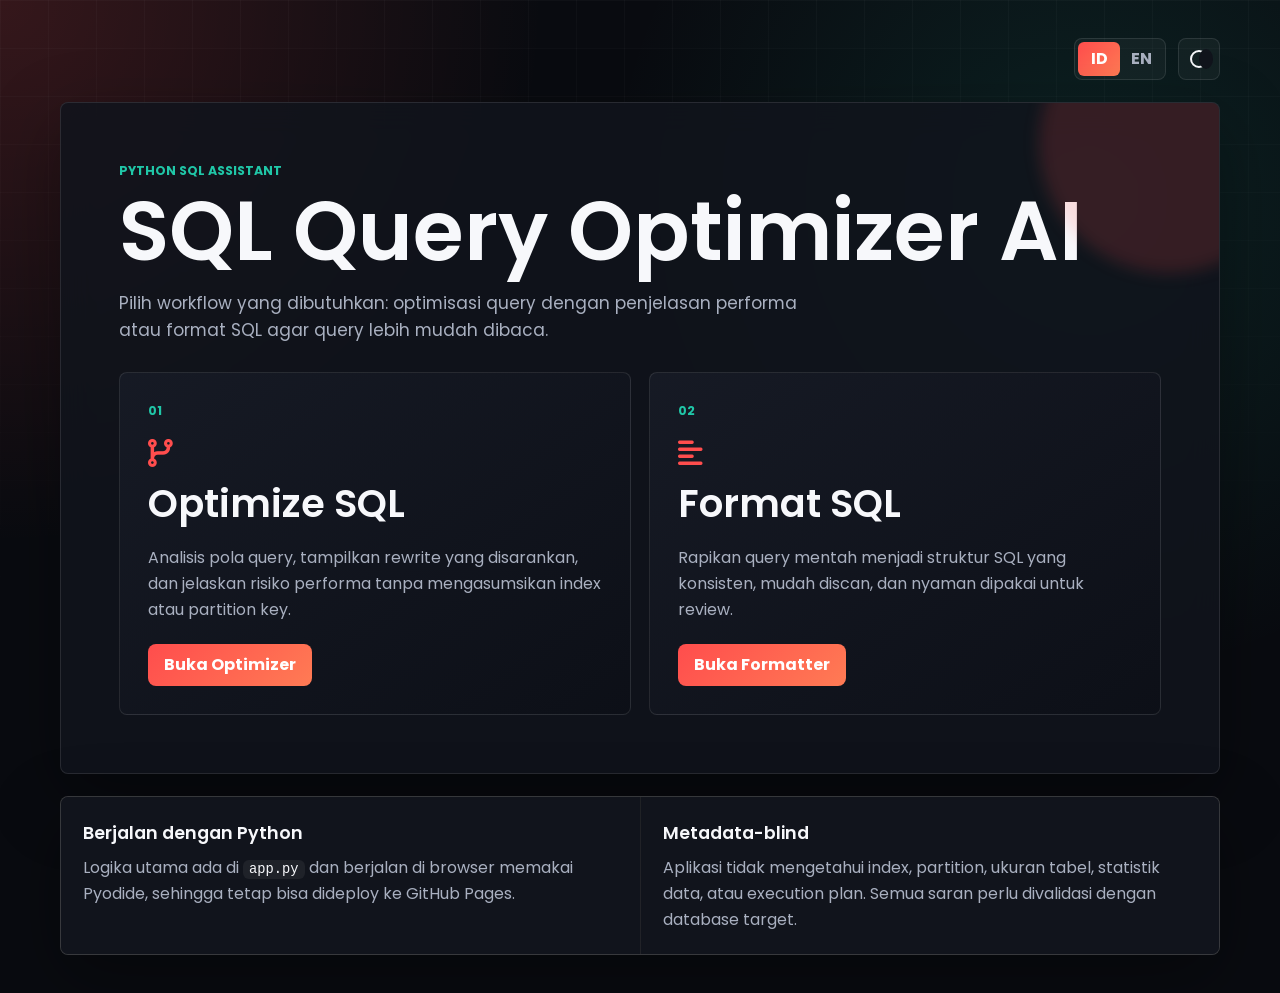
==== sql-query-optimization/index.html @ 8043a747 "add sql-query-optimization project" ====
<!doctype html>
<html lang="id">
  <head>
    <meta charset="UTF-8" />
    <meta name="viewport" content="width=device-width, initial-scale=1.0" />
    <title>SQL Query Optimizer AI</title>
    <link rel="stylesheet" href="https://cdnjs.cloudflare.com/ajax/libs/font-awesome/6.5.0/css/all.min.css" />
    <link href="https://fonts.googleapis.com/css2?family=Poppins:wght@300;400;600;700&display=swap" rel="stylesheet" />
    <link rel="stylesheet" href="assets/css/styles.css" />
  </head>
  <body class="dark">
    <main class="landing-shell">
      <div class="landing-toolbar">
        <div class="language-switch" aria-label="Language selector">
          <button class="language-button" type="button" data-language="id">ID</button>
          <button class="language-button" type="button" data-language="en">EN</button>
        </div>
        <button class="icon-button theme-toggle" type="button" data-theme-toggle aria-label="Ganti tema" title="Ganti tema">
          <span class="theme-icon" aria-hidden="true"></span>
        </button>
      </div>

      <section class="hero-panel">
        <p class="eyebrow" data-i18n="landing.eyebrow">Python SQL assistant</p>
        <h1>SQL Query Optimizer AI</h1>
        <p class="hero-copy" data-i18n="landing.copy">
          Pilih workflow yang dibutuhkan: optimisasi query dengan penjelasan performa atau format SQL agar query lebih mudah dibaca.
        </p>

        <div class="feature-grid" aria-label="Pilih fitur" data-i18n-aria="landing.featureAria">
          <a class="feature-card" href="pages/optimize.html">
            <span class="feature-index">01</span>
            <i class="fa-solid fa-code-branch" aria-hidden="true"></i>
            <h2 data-i18n="landing.optimizeTitle">Optimize SQL</h2>
            <p data-i18n="landing.optimizeCopy">
              Analisis pola query, tampilkan rewrite yang disarankan, dan jelaskan risiko performa tanpa mengasumsikan index atau partition key.
            </p>
            <span class="feature-link" data-i18n="landing.openOptimizer">Buka Optimizer</span>
          </a>

          <a class="feature-card" href="pages/format.html">
            <span class="feature-index">02</span>
            <i class="fa-solid fa-align-left" aria-hidden="true"></i>
            <h2 data-i18n="landing.formatTitle">Format SQL</h2>
            <p data-i18n="landing.formatCopy">
              Rapikan query mentah menjadi struktur SQL yang konsisten, mudah discan, dan nyaman dipakai untuk review.
            </p>
            <span class="feature-link" data-i18n="landing.openFormatter">Buka Formatter</span>
          </a>
        </div>
      </section>

      <section class="landing-notes" aria-label="Catatan aplikasi" data-i18n-aria="landing.notesAria">
        <article>
          <h2 data-i18n="landing.pythonTitle">Berjalan dengan Python</h2>
          <p data-i18n="landing.pythonCopy">Logika utama ada di <code>app.py</code> dan berjalan di browser memakai Pyodide, sehingga tetap bisa dideploy ke GitHub Pages.</p>
        </article>
        <article>
          <h2 data-i18n="landing.metadataTitle">Metadata-blind</h2>
          <p data-i18n="landing.metadataCopy">Aplikasi tidak mengetahui index, partition, ukuran tabel, statistik data, atau execution plan. Semua saran perlu divalidasi dengan database target.</p>
        </article>
      </section>
    </main>
    <script src="assets/js/i18n.js"></script>
    <script src="assets/js/theme.js"></script>
  </body>
</html>
---- sql-query-optimization/assets/css/styles.css ----
:root {
  color-scheme: dark;
  --bg: #090b10;
  --surface: #11141c;
  --surface-2: #171b25;
  --surface-soft: rgba(255, 255, 255, 0.04);
  --surface-glass: rgba(17, 20, 28, 0.86);
  --text: #f7f8fb;
  --muted: #a9b0c0;
  --border: rgba(255, 255, 255, 0.1);
  --primary: #ff4d4d;
  --primary-2: #ff7b54;
  --accent: #20c7a8;
  --warning: #ffbf69;
  --danger: #ff6b6b;
  --ok: #20c7a8;
  --code-bg: #070910;
  --code-text: #f7f8fb;
  --shadow: 0 24px 70px rgba(0, 0, 0, 0.35);
  --ring-track: rgba(255, 255, 255, 0.1);
  --ring-value: #ff4d4d;
}

body:not(.dark) {
  color-scheme: light;
  --bg: #f7f8fb;
  --surface: #ffffff;
  --surface-2: #f0f3f8;
  --surface-soft: rgba(9, 11, 16, 0.04);
  --surface-glass: rgba(255, 255, 255, 0.88);
  --text: #10131b;
  --muted: #626b7b;
  --border: rgba(16, 19, 27, 0.12);
  --code-bg: #10131b;
  --code-text: #f7f8fb;
  --shadow: 0 24px 70px rgba(38, 46, 60, 0.16);
  --ring-track: rgba(16, 19, 27, 0.12);
}

* {
  box-sizing: border-box;
  margin: 0;
  padding: 0;
}

html {
  min-height: 100%;
}

body {
  min-height: 100vh;
  overflow-x: hidden;
  background:
    radial-gradient(circle at top left, rgba(255, 77, 77, 0.18), transparent 34rem),
    radial-gradient(circle at 85% 20%, rgba(32, 199, 168, 0.12), transparent 30rem),
    var(--bg);
  color: var(--text);
  font-family: Poppins, Inter, ui-sans-serif, system-ui, -apple-system, BlinkMacSystemFont, "Segoe UI", sans-serif;
  line-height: 1.6;
}

body::before {
  content: "";
  position: fixed;
  inset: 0;
  pointer-events: none;
  background-image:
    linear-gradient(rgba(255, 255, 255, 0.035) 1px, transparent 1px),
    linear-gradient(90deg, rgba(255, 255, 255, 0.035) 1px, transparent 1px);
  background-size: 48px 48px;
  mask-image: linear-gradient(to bottom, rgba(0, 0, 0, 0.75), transparent 75%);
}

body:not(.dark)::before {
  background-image:
    linear-gradient(rgba(9, 11, 16, 0.045) 1px, transparent 1px),
    linear-gradient(90deg, rgba(9, 11, 16, 0.045) 1px, transparent 1px);
}

button,
select,
textarea,
a {
  font: inherit;
}

button,
a {
  cursor: pointer;
}

a {
  color: inherit;
}

h1,
h2,
h3 {
  font-weight: 600;
  letter-spacing: 0;
}

h1 {
  margin-bottom: 0;
  font-size: clamp(2.75rem, 7vw, 5.2rem);
  line-height: 1.02;
}

h2 {
  margin-bottom: 8px;
  font-size: 1.1rem;
}

h3 {
  margin-bottom: 8px;
  font-size: 0.98rem;
}

p {
  color: var(--muted);
}

code {
  font-family: "Cascadia Code", "Fira Code", Consolas, monospace;
}

.app-shell,
.landing-shell {
  position: relative;
  z-index: 1;
}

.app-shell {
  width: min(1440px, calc(100% - 44px));
  margin: 0 auto;
  padding: 34px 0;
  display: grid;
  grid-template-columns: minmax(0, 1fr) 340px;
  gap: 24px;
}

.single-tool-shell {
  display: block;
  max-width: 1120px;
}

.landing-shell {
  width: min(1160px, calc(100% - 44px));
  min-height: 100vh;
  margin: 0 auto;
  padding: 38px 0;
  display: grid;
  align-content: center;
  gap: 22px;
}

.landing-toolbar {
  display: flex;
  justify-content: flex-end;
  gap: 12px;
}

.hero-panel,
.landing-notes,
.panel,
.results-panel,
.knowledge-panel {
  border: 1px solid var(--border);
  border-radius: 8px;
  background: var(--surface-glass);
  box-shadow: var(--shadow);
  backdrop-filter: blur(16px);
}

.hero-panel {
  position: relative;
  overflow: hidden;
  padding: clamp(28px, 5vw, 58px);
}

.hero-panel::after {
  content: "";
  position: absolute;
  right: -80px;
  top: -90px;
  width: 260px;
  height: 260px;
  border-radius: 50%;
  background: rgba(255, 77, 77, 0.16);
  filter: blur(8px);
  pointer-events: none;
}

.hero-copy {
  width: min(720px, 100%);
  margin: 16px 0 28px;
  font-size: 1.06rem;
}

.feature-grid {
  display: grid;
  grid-template-columns: repeat(2, minmax(0, 1fr));
  gap: 18px;
}

.feature-card {
  min-height: 276px;
  position: relative;
  overflow: hidden;
  display: flex;
  flex-direction: column;
  border: 1px solid var(--border);
  border-radius: 8px;
  background: linear-gradient(145deg, rgba(23, 27, 37, 0.96), rgba(13, 16, 23, 0.96));
  padding: 28px;
  text-decoration: none;
  transition:
    transform 0.35s ease,
    border-color 0.35s ease,
    box-shadow 0.35s ease;
}

body:not(.dark) .feature-card {
  background: linear-gradient(145deg, #ffffff, #f0f3f8);
}

.feature-card::before {
  content: "";
  position: absolute;
  inset: 0;
  background: linear-gradient(120deg, transparent, rgba(255, 255, 255, 0.08), transparent);
  transform: translateX(-110%);
  transition: transform 0.55s ease;
}

.feature-card:hover::before {
  transform: translateX(110%);
}

.feature-card:hover {
  transform: translateY(-10px);
  border-color: rgba(255, 77, 77, 0.36);
  box-shadow: 0 22px 55px rgba(0, 0, 0, 0.28), 0 16px 38px rgba(255, 77, 77, 0.14);
}

.feature-card i {
  color: var(--primary);
  font-size: 28px;
  margin-bottom: 18px;
}

.feature-index,
.eyebrow {
  color: var(--accent);
  font-size: 0.78rem;
  font-weight: 700;
  letter-spacing: 0;
  text-transform: uppercase;
}

.feature-index {
  margin-bottom: 18px;
}

.feature-card h2 {
  font-size: clamp(1.7rem, 3vw, 2.6rem);
  line-height: 1;
}

.feature-card p {
  margin: 14px 0 22px;
}

.feature-link {
  margin-top: auto;
  display: inline-flex;
  align-items: center;
  width: fit-content;
  min-height: 42px;
  border-radius: 8px;
  background: linear-gradient(135deg, var(--primary), var(--primary-2));
  color: white;
  padding: 0 16px;
  font-weight: 700;
}

.landing-notes {
  display: grid;
  grid-template-columns: repeat(2, minmax(0, 1fr));
  gap: 1px;
  overflow: hidden;
  background: var(--border);
}

.landing-notes article {
  background: var(--surface);
  padding: 22px;
}

.landing-notes p {
  margin-bottom: 0;
}

.workspace {
  min-width: 0;
}

.topbar {
  display: flex;
  align-items: center;
  justify-content: space-between;
  gap: 16px;
  margin-bottom: 24px;
  padding: 18px 20px;
  border: 1px solid var(--border);
  border-radius: 8px;
  background: rgba(9, 11, 16, 0.68);
  backdrop-filter: blur(16px);
}

body:not(.dark) .topbar {
  background: rgba(255, 255, 255, 0.82);
}

.eyebrow {
  margin-bottom: 8px;
}

.topbar h1 {
  font-size: clamp(2.1rem, 5vw, 4rem);
}

.topbar-actions,
.editor-actions,
.output-head,
.panel-head {
  display: flex;
  align-items: center;
  gap: 12px;
}

.topbar-actions {
  flex-wrap: wrap;
  justify-content: flex-end;
  flex-shrink: 0;
}

.language-switch {
  display: inline-flex;
  align-items: center;
  min-height: 42px;
  padding: 3px;
  border: 1px solid var(--border);
  border-radius: 8px;
  background: var(--surface-soft);
}

.language-button {
  min-width: 42px;
  min-height: 34px;
  border: 0;
  border-radius: 6px;
  background: transparent;
  color: var(--muted);
  font-weight: 700;
  transition:
    background-color 0.2s ease,
    color 0.2s ease,
    transform 0.2s ease;
}

.language-button:hover {
  color: var(--text);
}

.language-button.is-active {
  background: linear-gradient(135deg, var(--primary), var(--primary-2));
  color: white;
}

.panel-head {
  justify-content: space-between;
  margin-bottom: 14px;
}

.panel-head.compact {
  margin-bottom: 18px;
}

.panel-head p,
.output-head p {
  margin-bottom: 0;
  font-size: 0.9rem;
}

.editor-grid {
  display: grid;
  grid-template-columns: minmax(0, 1fr) 320px;
  gap: 18px;
  margin-bottom: 18px;
}

.formatter-grid {
  display: grid;
  gap: 18px;
}

.panel {
  padding: 20px;
}

.input-panel {
  min-width: 0;
}

select {
  max-width: 180px;
  border: 1px solid var(--border);
  border-radius: 8px;
  background: var(--surface-soft);
  color: var(--text);
  padding: 10px 12px;
}

textarea {
  display: block;
  width: 100%;
  min-height: 350px;
  resize: vertical;
  border: 1px solid var(--border);
  border-radius: 8px;
  background: var(--code-bg);
  color: var(--code-text);
  padding: 18px;
  font-family: "Cascadia Code", "Fira Code", Consolas, monospace;
  font-size: 0.93rem;
  line-height: 1.6;
  outline: none;
  tab-size: 2;
  box-shadow: inset 0 0 0 1px rgba(255, 255, 255, 0.02);
}

textarea:focus,
select:focus,
button:focus-visible,
a:focus-visible {
  outline: 3px solid rgba(255, 77, 77, 0.25);
  outline-offset: 2px;
}

.editor-actions {
  flex-wrap: wrap;
  margin-top: 14px;
}

.primary-button,
.secondary-button,
.ghost-button,
.icon-button {
  display: inline-flex;
  align-items: center;
  justify-content: center;
  min-height: 42px;
  border-radius: 8px;
  border: 1px solid transparent;
  padding: 0 16px;
  color: var(--text);
  font-weight: 700;
  text-decoration: none;
  transition:
    transform 0.3s ease,
    border-color 0.3s ease,
    background-color 0.3s ease,
    box-shadow 0.3s ease;
}

.primary-button {
  background: linear-gradient(135deg, var(--primary), var(--primary-2));
  color: white;
}

.primary-button:hover {
  transform: translateY(-3px);
  box-shadow: 0 16px 35px rgba(255, 77, 77, 0.3);
}

.secondary-button,
.ghost-button,
.icon-button {
  border-color: var(--border);
  background: var(--surface-soft);
}

.secondary-button:hover,
.ghost-button:hover,
.icon-button:hover {
  transform: translateY(-3px);
  border-color: rgba(255, 77, 77, 0.36);
  box-shadow: 0 14px 30px rgba(255, 77, 77, 0.12);
}

.icon-button {
  width: 42px;
  padding: 0;
  flex: 0 0 auto;
}

.theme-icon {
  position: relative;
  width: 18px;
  height: 18px;
  display: inline-block;
  border: 2px solid currentColor;
  border-radius: 50%;
}

.theme-icon::before {
  content: "";
  position: absolute;
  inset: 4px;
  border-radius: 50%;
  background: currentColor;
}

.theme-icon::after {
  content: "";
  position: absolute;
  inset: -3px -7px -3px 7px;
  border-radius: 50%;
  background: var(--surface);
  transform: scale(0);
  transform-origin: center;
  transition: transform 160ms ease;
}

body.dark .theme-icon::before {
  opacity: 0;
}

body.dark .theme-icon::after {
  transform: scale(1);
}

button:disabled {
  cursor: not-allowed;
  opacity: 0.6;
  transform: none;
}

.primary-button:disabled:hover,
.secondary-button:disabled:hover,
.ghost-button:disabled:hover,
.icon-button:disabled:hover {
  transform: none;
  box-shadow: none;
}

.insight-panel {
  display: flex;
  flex-direction: column;
}

.status-pill {
  display: inline-flex;
  align-items: center;
  min-height: 30px;
  padding: 0 10px;
  border: 1px solid rgba(32, 199, 168, 0.24);
  border-radius: 999px;
  background: rgba(32, 199, 168, 0.08);
  color: var(--accent);
  font-size: 0.76rem;
  font-weight: 700;
  white-space: nowrap;
}

.score-ring {
  position: relative;
  width: 178px;
  height: 178px;
  margin: 4px auto 18px;
}

.score-ring svg {
  width: 100%;
  height: 100%;
  transform: rotate(-90deg);
}

.ring-bg,
.ring-value {
  fill: none;
  stroke-width: 12;
}

.ring-bg {
  stroke: var(--ring-track);
}

.ring-value {
  stroke: var(--ring-value);
  stroke-linecap: round;
  stroke-dasharray: 364.4;
  stroke-dashoffset: 364.4;
  transition: stroke-dashoffset 400ms ease;
}

.score-copy {
  position: absolute;
  inset: 0;
  display: grid;
  place-content: center;
  text-align: center;
}

.score-copy strong {
  font-size: 2.8rem;
  line-height: 1;
}

.score-copy span {
  color: var(--muted);
  font-weight: 700;
}

.metric-list {
  display: grid;
  gap: 10px;
  margin-bottom: 18px;
}

.metric-list div {
  display: flex;
  justify-content: space-between;
  gap: 12px;
  border: 1px solid var(--border);
  border-radius: 8px;
  padding: 13px 14px;
  background: var(--surface-soft);
}

.metric-list span {
  color: var(--muted);
}

.metric-list strong {
  text-align: right;
}

.note {
  margin-top: auto;
  margin-bottom: 0;
  border-left: 4px solid var(--primary);
  padding-left: 12px;
  font-size: 0.9rem;
}

.result-stack {
  --result-padding: 20px;
  padding: var(--result-padding);
  display: grid;
  gap: 22px;
}

.result-section {
  min-width: 0;
}

.result-section + .result-section {
  border-top: 1px solid var(--border);
  padding-top: 22px;
}

.explanation-section {
  background: linear-gradient(180deg, transparent, rgba(255, 77, 77, 0.045));
  margin-inline: calc(var(--result-padding) * -1);
  padding-inline: var(--result-padding);
}

.output-head {
  justify-content: space-between;
  margin-bottom: 14px;
}

.code-block {
  min-height: 250px;
  max-height: 520px;
  overflow: auto;
  margin: 0;
  border: 1px solid var(--border);
  border-radius: 8px;
  background:
    linear-gradient(135deg, rgba(255, 77, 77, 0.08), transparent 36%),
    var(--code-bg);
  color: var(--code-text);
  padding: 18px;
  font-family: "Cascadia Code", "Fira Code", Consolas, monospace;
  font-size: 0.91rem;
  line-height: 1.6;
  white-space: pre;
}

.compact-code {
  min-height: 180px;
}

.review-list {
  display: grid;
  gap: 12px;
}

.finding,
.empty-state {
  border: 1px solid var(--border);
  border-radius: 8px;
  background: var(--surface-soft);
  padding: 16px;
}

.finding {
  position: relative;
  overflow: hidden;
  display: grid;
  gap: 9px;
}

.finding::before {
  content: "";
  position: absolute;
  inset: 0;
  background: linear-gradient(120deg, transparent, rgba(255, 255, 255, 0.055), transparent);
  transform: translateX(-110%);
  transition: transform 0.55s ease;
  pointer-events: none;
}

.finding:hover::before {
  transform: translateX(110%);
}

.finding-head {
  display: flex;
  align-items: flex-start;
  justify-content: space-between;
  gap: 12px;
}

.finding h3 {
  margin: 0;
}

.severity {
  display: inline-flex;
  align-items: center;
  min-height: 26px;
  border-radius: 999px;
  padding: 0 9px;
  font-size: 0.74rem;
  font-weight: 700;
  white-space: nowrap;
}

.severity.high {
  background: rgba(255, 77, 77, 0.14);
  color: var(--danger);
}

.severity.medium {
  background: rgba(255, 191, 105, 0.14);
  color: var(--warning);
}

.severity.low {
  background: rgba(32, 199, 168, 0.14);
  color: var(--ok);
}

.finding p {
  margin-bottom: 0;
}

.finding code,
.note code,
.principle-list code,
.empty-state code,
.landing-notes code {
  border-radius: 6px;
  background: rgba(255, 255, 255, 0.06);
  color: var(--text);
  padding: 2px 6px;
  font-size: 0.86em;
}

body:not(.dark) .finding code,
body:not(.dark) .note code,
body:not(.dark) .principle-list code,
body:not(.dark) .empty-state code,
body:not(.dark) .landing-notes code {
  background: rgba(9, 11, 16, 0.06);
}

.empty-state {
  display: grid;
  gap: 6px;
  color: var(--muted);
}

.empty-state strong {
  color: var(--text);
}

.knowledge-panel {
  position: sticky;
  top: 24px;
  align-self: start;
  padding: 20px;
}

.knowledge-head {
  margin-bottom: 16px;
}

.knowledge-head h2 {
  font-size: 1.35rem;
  line-height: 1.2;
}

.principle-list {
  display: grid;
  gap: 12px;
}

.principle-list article {
  border-top: 1px solid var(--border);
  padding-top: 14px;
}

.principle-icon {
  display: inline-flex;
  margin-bottom: 10px;
  color: var(--primary);
  font-size: 0.78rem;
  font-weight: 700;
}

.principle-list p {
  margin-bottom: 0;
  font-size: 0.92rem;
}

.sr-only {
  position: absolute;
  width: 1px;
  height: 1px;
  overflow: hidden;
  clip: rect(0, 0, 0, 0);
  white-space: nowrap;
}

@media (max-width: 1080px) {
  .app-shell {
    grid-template-columns: 1fr;
  }

  .knowledge-panel {
    position: static;
  }

  .principle-list {
    grid-template-columns: repeat(2, minmax(0, 1fr));
  }
}

@media (max-width: 820px) {
  .app-shell {
    width: min(100% - 22px, 760px);
    padding: 18px 0;
  }

  .landing-shell {
    width: min(100% - 22px, 760px);
    align-content: start;
    padding: 18px 0;
  }

  .feature-grid,
  .landing-notes {
    grid-template-columns: 1fr;
  }

  .topbar,
  .editor-grid,
  .panel-head,
  .output-head {
    grid-template-columns: 1fr;
  }

  .topbar,
  .panel-head,
  .output-head {
    align-items: flex-start;
    flex-direction: column;
  }

  .topbar-actions,
  .editor-actions {
    width: 100%;
  }

  .topbar-actions .ghost-button,
  .editor-actions button,
  select {
    flex: 1;
  }

  .editor-grid {
    display: grid;
  }

  textarea {
    min-height: 300px;
  }

  .principle-list {
    grid-template-columns: 1fr;
  }
}

@media (max-width: 540px) {
  .hero-panel,
  .panel,
  .result-stack,
  .knowledge-panel {
    padding: 14px;
  }

  .result-stack {
    --result-padding: 14px;
  }

  h1 {
    font-size: 2.7rem;
  }

  .topbar h1 {
    font-size: 2.3rem;
  }

  .editor-actions {
    display: grid;
  }

  .code-block {
    font-size: 0.82rem;
  }
}
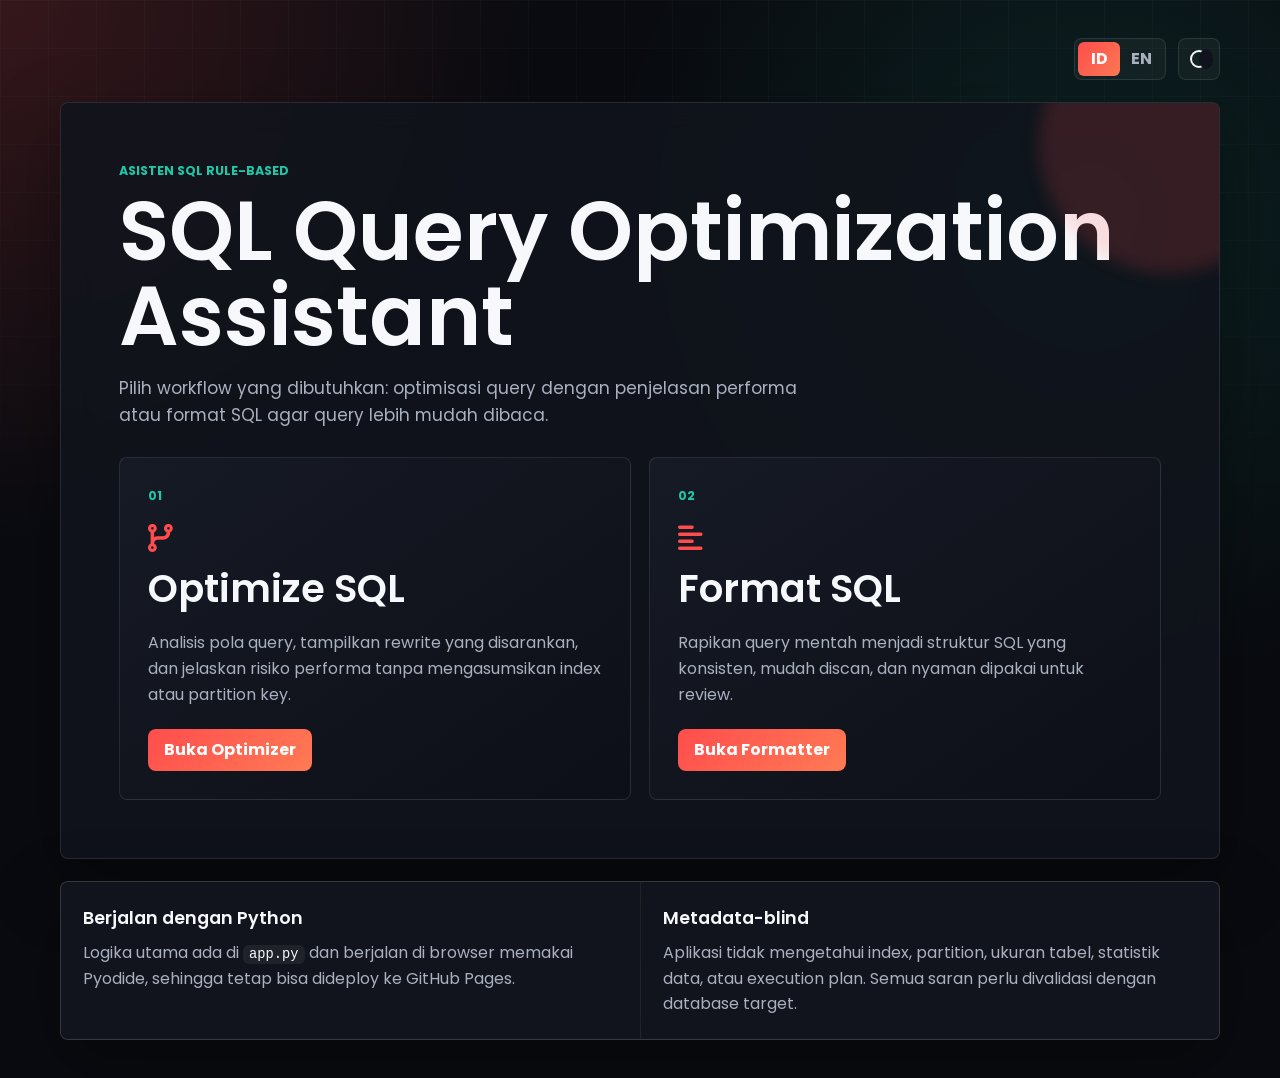
==== commit 5e9450cb: "add sql-query-optimization project" ====
--- a/sql-query-optimization/index.html
+++ b/sql-query-optimization/index.html
@@ -3,7 +3,7 @@
   <head>
     <meta charset="UTF-8" />
     <meta name="viewport" content="width=device-width, initial-scale=1.0" />
-    <title>SQL Query Optimizer AI</title>
+    <title>SQL Query Optimization Assistant</title>
     <link rel="stylesheet" href="https://cdnjs.cloudflare.com/ajax/libs/font-awesome/6.5.0/css/all.min.css" />
     <link href="https://fonts.googleapis.com/css2?family=Poppins:wght@300;400;600;700&display=swap" rel="stylesheet" />
     <link rel="stylesheet" href="assets/css/styles.css" />
@@ -21,8 +21,8 @@
       </div>
 
       <section class="hero-panel">
-        <p class="eyebrow" data-i18n="landing.eyebrow">Python SQL assistant</p>
-        <h1>SQL Query Optimizer AI</h1>
+        <p class="eyebrow" data-i18n="landing.eyebrow">Asisten SQL rule-based</p>
+        <h1>SQL Query Optimization Assistant</h1>
         <p class="hero-copy" data-i18n="landing.copy">
           Pilih workflow yang dibutuhkan: optimisasi query dengan penjelasan performa atau format SQL agar query lebih mudah dibaca.
         </p>
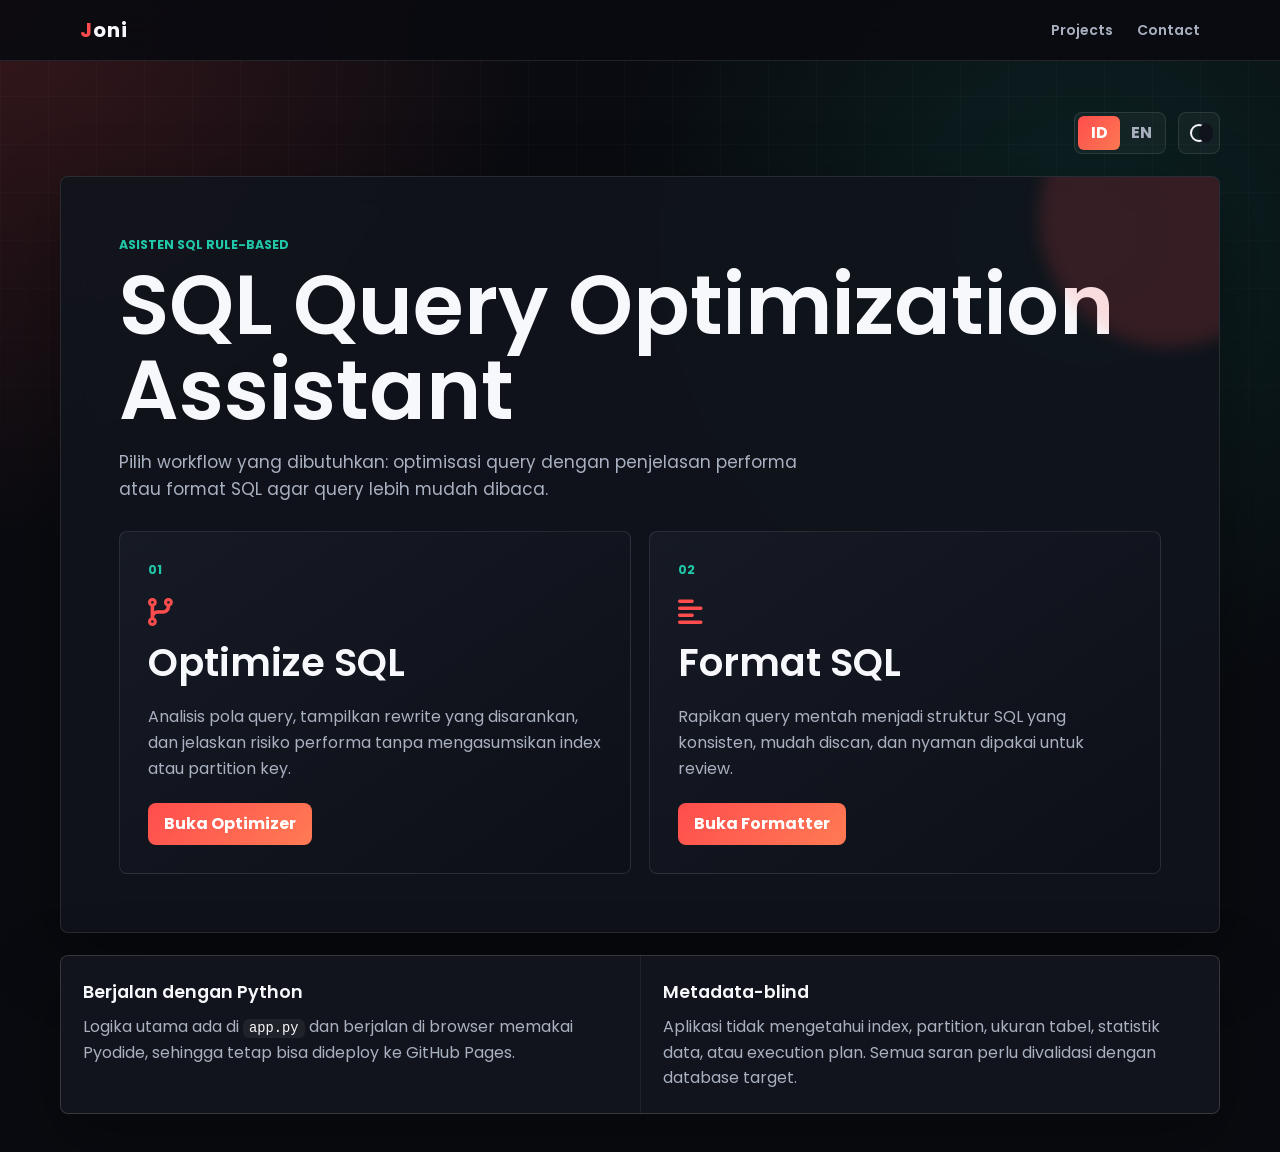
==== commit 771188e0: "fixed sql-query-optimization project" ====
--- a/sql-query-optimization/index.html
+++ b/sql-query-optimization/index.html
@@ -9,6 +9,14 @@
     <link rel="stylesheet" href="assets/css/styles.css" />
   </head>
   <body class="dark">
+    <header class="project-topbar">
+      <a href="../index.html" class="project-brand">Joni</a>
+      <nav>
+        <a href="../index.html#projects">Projects</a>
+        <a href="../index.html#contact">Contact</a>
+      </nav>
+    </header>
+
     <main class="landing-shell">
       <div class="landing-toolbar">
         <div class="language-switch" aria-label="Language selector">
--- a/sql-query-optimization/assets/css/styles.css
+++ b/sql-query-optimization/assets/css/styles.css
@@ -133,7 +133,7 @@
 .app-shell {
   width: min(1440px, calc(100% - 44px));
   margin: 0 auto;
-  padding: 34px 0;
+  padding: 112px 0 34px;
   display: grid;
   grid-template-columns: minmax(0, 1fr) 340px;
   gap: 24px;
@@ -148,14 +148,64 @@
   width: min(1160px, calc(100% - 44px));
   min-height: 100vh;
   margin: 0 auto;
-  padding: 38px 0;
+  padding: 112px 0 38px;
   display: grid;
   align-content: center;
   gap: 22px;
 }
 
+.project-topbar {
+  position: fixed;
+  top: 0;
+  left: 0;
+  z-index: 1000;
+  width: 100%;
+  display: flex;
+  align-items: center;
+  justify-content: space-between;
+  padding: 14px 80px;
+  border-bottom: 1px solid var(--border);
+  background: rgba(9, 11, 16, 0.9);
+  backdrop-filter: blur(16px);
+}
+
+body:not(.dark) .project-topbar {
+  background: rgba(255, 255, 255, 0.9);
+}
+
+.project-topbar .project-brand {
+  color: var(--text);
+  font-size: 20px;
+  font-weight: 700;
+  letter-spacing: 1px;
+  text-decoration: none;
+}
+
+.project-topbar .project-brand::first-letter {
+  color: var(--primary);
+}
+
+.project-topbar nav {
+  display: flex;
+  align-items: center;
+  gap: 24px;
+}
+
+.project-topbar nav a {
+  color: var(--muted);
+  font-size: 14px;
+  font-weight: 600;
+  text-decoration: none;
+  transition: color 0.3s ease;
+}
+
+.project-topbar nav a:hover {
+  color: var(--text);
+}
+
 .landing-toolbar {
   display: flex;
+  align-items: center;
   justify-content: flex-end;
   gap: 12px;
 }
@@ -874,13 +924,17 @@
 @media (max-width: 820px) {
   .app-shell {
     width: min(100% - 22px, 760px);
-    padding: 18px 0;
+    padding: 96px 0 18px;
   }
 
   .landing-shell {
     width: min(100% - 22px, 760px);
     align-content: start;
-    padding: 18px 0;
+    padding: 96px 0 18px;
+  }
+
+  .project-topbar {
+    padding: 14px 22px;
   }
 
   .feature-grid,
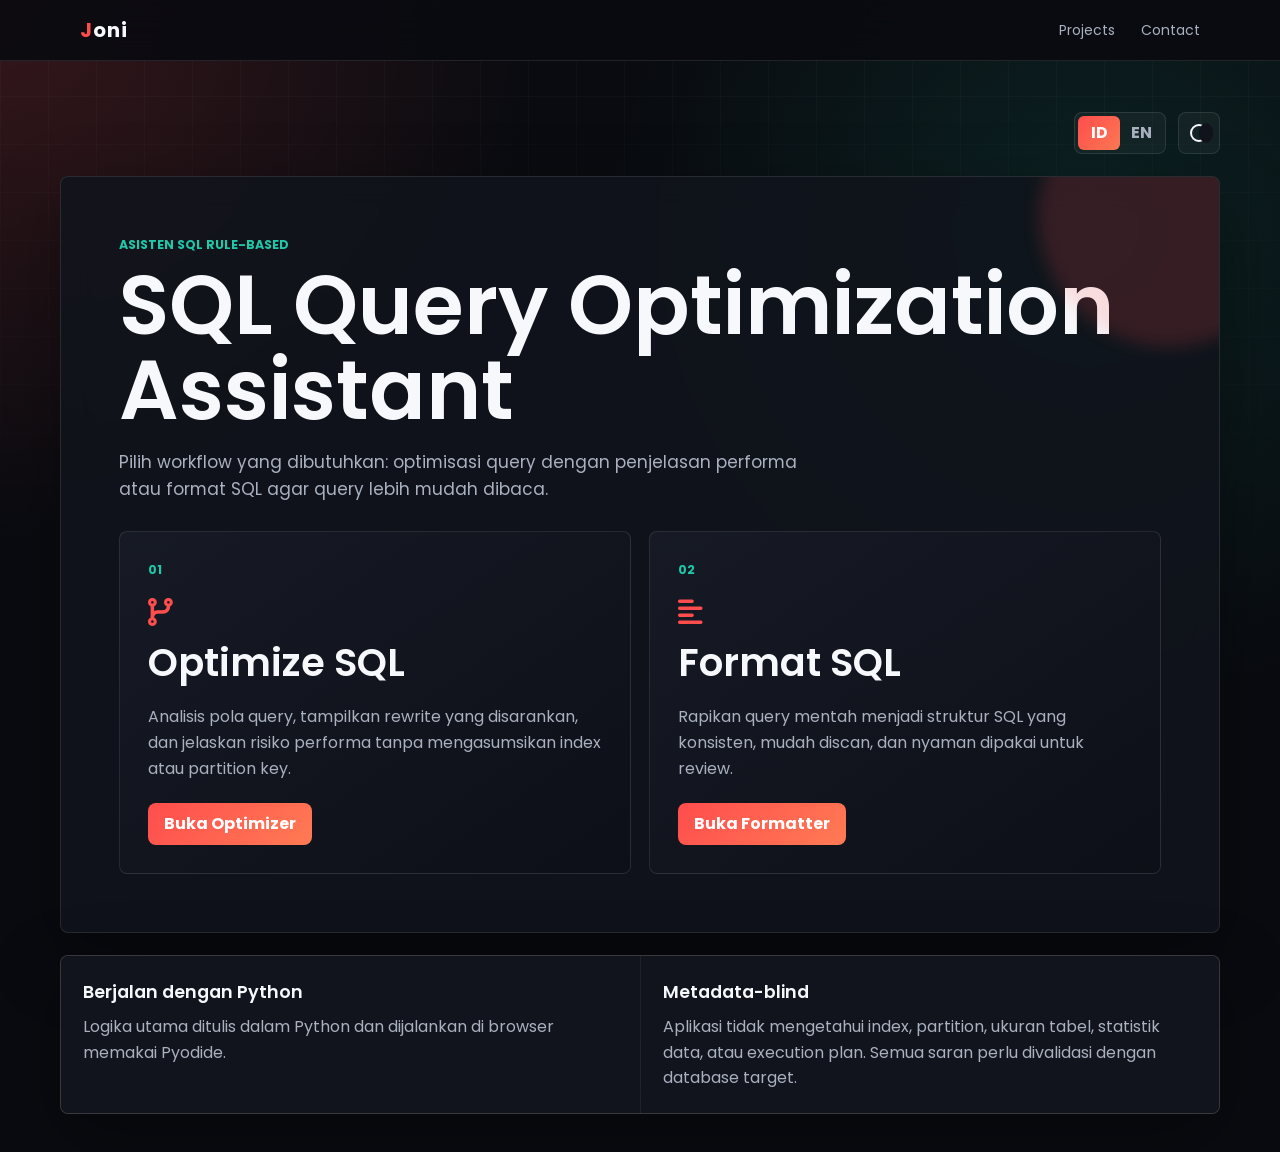
==== commit 2e67dead: "fixed hover" ====
--- a/sql-query-optimization/index.html
+++ b/sql-query-optimization/index.html
@@ -1,75 +1,83 @@
 <!doctype html>
 <html lang="id">
-  <head>
-    <meta charset="UTF-8" />
-    <meta name="viewport" content="width=device-width, initial-scale=1.0" />
-    <title>SQL Query Optimization Assistant</title>
-    <link rel="stylesheet" href="https://cdnjs.cloudflare.com/ajax/libs/font-awesome/6.5.0/css/all.min.css" />
-    <link href="https://fonts.googleapis.com/css2?family=Poppins:wght@300;400;600;700&display=swap" rel="stylesheet" />
-    <link rel="stylesheet" href="assets/css/styles.css" />
-  </head>
-  <body class="dark">
-    <header class="project-topbar">
-      <a href="../index.html" class="project-brand">Joni</a>
-      <nav>
-        <a href="../index.html#projects">Projects</a>
-        <a href="../index.html#contact">Contact</a>
-      </nav>
-    </header>
 
-    <main class="landing-shell">
-      <div class="landing-toolbar">
-        <div class="language-switch" aria-label="Language selector">
-          <button class="language-button" type="button" data-language="id">ID</button>
-          <button class="language-button" type="button" data-language="en">EN</button>
-        </div>
-        <button class="icon-button theme-toggle" type="button" data-theme-toggle aria-label="Ganti tema" title="Ganti tema">
-          <span class="theme-icon" aria-hidden="true"></span>
-        </button>
+<head>
+  <meta charset="UTF-8" />
+  <meta name="viewport" content="width=device-width, initial-scale=1.0" />
+  <title>SQL Query Optimization Assistant</title>
+  <link rel="stylesheet" href="https://cdnjs.cloudflare.com/ajax/libs/font-awesome/6.5.0/css/all.min.css" />
+  <link href="https://fonts.googleapis.com/css2?family=Poppins:wght@300;400;600;700&display=swap" rel="stylesheet" />
+  <link rel="stylesheet" href="assets/css/styles.css" />
+</head>
+
+<body class="dark">
+  <header class="project-topbar">
+    <a href="../index.html" class="project-brand">Joni</a>
+    <nav>
+      <a href="../index.html#projects">Projects</a>
+      <a href="../index.html#contact">Contact</a>
+    </nav>
+  </header>
+
+  <main class="landing-shell">
+    <div class="landing-toolbar">
+      <div class="language-switch" aria-label="Language selector">
+        <button class="language-button" type="button" data-language="id">ID</button>
+        <button class="language-button" type="button" data-language="en">EN</button>
       </div>
+      <button class="icon-button theme-toggle" type="button" data-theme-toggle aria-label="Ganti tema"
+        title="Ganti tema">
+        <span class="theme-icon" aria-hidden="true"></span>
+      </button>
+    </div>
 
-      <section class="hero-panel">
-        <p class="eyebrow" data-i18n="landing.eyebrow">Asisten SQL rule-based</p>
-        <h1>SQL Query Optimization Assistant</h1>
-        <p class="hero-copy" data-i18n="landing.copy">
-          Pilih workflow yang dibutuhkan: optimisasi query dengan penjelasan performa atau format SQL agar query lebih mudah dibaca.
+    <section class="hero-panel">
+      <p class="eyebrow" data-i18n="landing.eyebrow">Asisten SQL rule-based</p>
+      <h1>SQL Query Optimization Assistant</h1>
+      <p class="hero-copy" data-i18n="landing.copy">
+        Pilih workflow yang dibutuhkan: optimisasi query dengan penjelasan performa atau format SQL agar query lebih
+        mudah dibaca.
+      </p>
+
+      <div class="feature-grid" aria-label="Pilih fitur" data-i18n-aria="landing.featureAria">
+        <a class="feature-card" href="pages/optimize.html">
+          <span class="feature-index">01</span>
+          <i class="fa-solid fa-code-branch" aria-hidden="true"></i>
+          <h2 data-i18n="landing.optimizeTitle">Optimize SQL</h2>
+          <p data-i18n="landing.optimizeCopy">
+            Analisis pola query, tampilkan rewrite yang disarankan, dan jelaskan risiko performa tanpa mengasumsikan
+            index atau partition key.
+          </p>
+          <span class="feature-link" data-i18n="landing.openOptimizer">Buka Optimizer</span>
+        </a>
+
+        <a class="feature-card" href="pages/format.html">
+          <span class="feature-index">02</span>
+          <i class="fa-solid fa-align-left" aria-hidden="true"></i>
+          <h2 data-i18n="landing.formatTitle">Format SQL</h2>
+          <p data-i18n="landing.formatCopy">
+            Rapikan query mentah menjadi struktur SQL yang konsisten, mudah discan, dan nyaman dipakai untuk review.
+          </p>
+          <span class="feature-link" data-i18n="landing.openFormatter">Buka Formatter</span>
+        </a>
+      </div>
+    </section>
+
+    <section class="landing-notes" aria-label="Catatan aplikasi" data-i18n-aria="landing.notesAria">
+      <article>
+        <h2 data-i18n="landing.pythonTitle">Berjalan dengan Python</h2>
+        <p data-i18n="landing.pythonCopy">Logika utama ditulis dalam Python dan dijalankan di browser memakai Pyodide.</p>
         </p>
+      </article>
+      <article>
+        <h2 data-i18n="landing.metadataTitle">Metadata-blind</h2>
+        <p data-i18n="landing.metadataCopy">Aplikasi tidak mengetahui index, partition, ukuran tabel, statistik data,
+          atau execution plan. Semua saran perlu divalidasi dengan database target.</p>
+      </article>
+    </section>
+  </main>
+  <script src="assets/js/i18n.js"></script>
+  <script src="assets/js/theme.js"></script>
+</body>
 
-        <div class="feature-grid" aria-label="Pilih fitur" data-i18n-aria="landing.featureAria">
-          <a class="feature-card" href="pages/optimize.html">
-            <span class="feature-index">01</span>
-            <i class="fa-solid fa-code-branch" aria-hidden="true"></i>
-            <h2 data-i18n="landing.optimizeTitle">Optimize SQL</h2>
-            <p data-i18n="landing.optimizeCopy">
-              Analisis pola query, tampilkan rewrite yang disarankan, dan jelaskan risiko performa tanpa mengasumsikan index atau partition key.
-            </p>
-            <span class="feature-link" data-i18n="landing.openOptimizer">Buka Optimizer</span>
-          </a>
-
-          <a class="feature-card" href="pages/format.html">
-            <span class="feature-index">02</span>
-            <i class="fa-solid fa-align-left" aria-hidden="true"></i>
-            <h2 data-i18n="landing.formatTitle">Format SQL</h2>
-            <p data-i18n="landing.formatCopy">
-              Rapikan query mentah menjadi struktur SQL yang konsisten, mudah discan, dan nyaman dipakai untuk review.
-            </p>
-            <span class="feature-link" data-i18n="landing.openFormatter">Buka Formatter</span>
-          </a>
-        </div>
-      </section>
-
-      <section class="landing-notes" aria-label="Catatan aplikasi" data-i18n-aria="landing.notesAria">
-        <article>
-          <h2 data-i18n="landing.pythonTitle">Berjalan dengan Python</h2>
-          <p data-i18n="landing.pythonCopy">Logika utama ada di <code>app.py</code> dan berjalan di browser memakai Pyodide, sehingga tetap bisa dideploy ke GitHub Pages.</p>
-        </article>
-        <article>
-          <h2 data-i18n="landing.metadataTitle">Metadata-blind</h2>
-          <p data-i18n="landing.metadataCopy">Aplikasi tidak mengetahui index, partition, ukuran tabel, statistik data, atau execution plan. Semua saran perlu divalidasi dengan database target.</p>
-        </article>
-      </section>
-    </main>
-    <script src="assets/js/i18n.js"></script>
-    <script src="assets/js/theme.js"></script>
-  </body>
 </html>
--- a/sql-query-optimization/assets/css/styles.css
+++ b/sql-query-optimization/assets/css/styles.css
@@ -188,19 +188,34 @@
 .project-topbar nav {
   display: flex;
   align-items: center;
-  gap: 24px;
+  gap: 26px;
 }
 
 .project-topbar nav a {
   color: var(--muted);
   font-size: 14px;
-  font-weight: 600;
   text-decoration: none;
+  position: relative;
   transition: color 0.3s ease;
+}
+
+.project-topbar nav a::after {
+  content: "";
+  position: absolute;
+  left: 0;
+  bottom: -7px;
+  width: 0;
+  height: 2px;
+  background: linear-gradient(90deg, var(--primary), var(--accent));
+  transition: width 0.3s ease;
 }
 
 .project-topbar nav a:hover {
   color: var(--text);
+}
+
+.project-topbar nav a:hover::after {
+  width: 100%;
 }
 
 .landing-toolbar {
